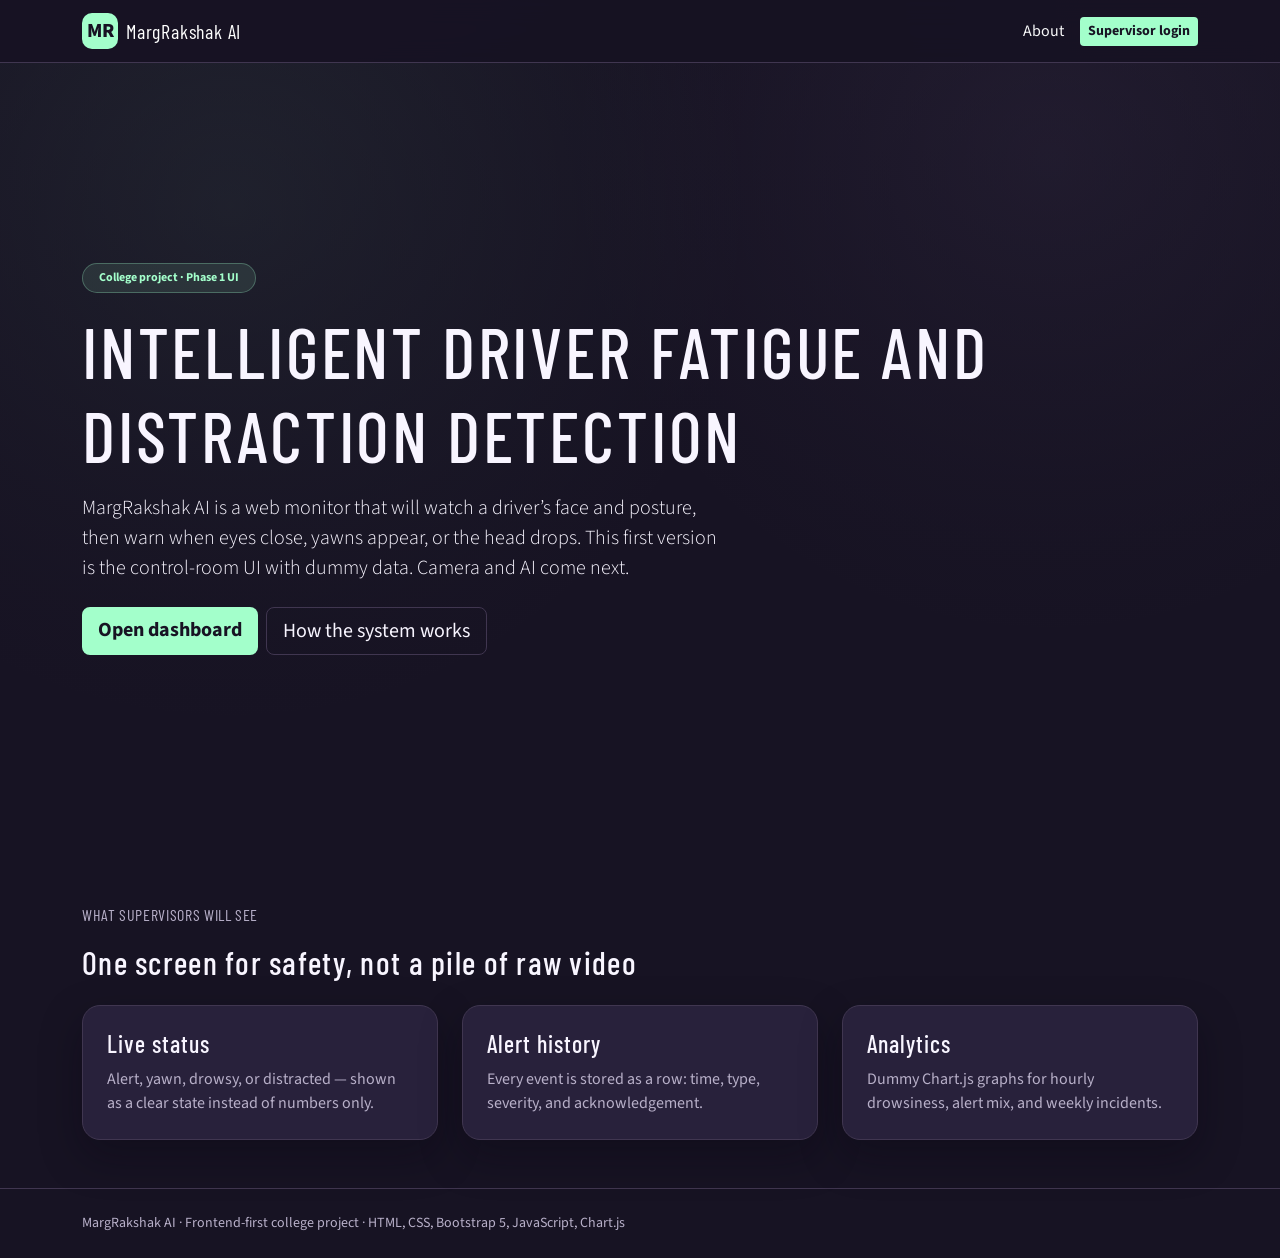
==== frontend/index.html @ ce7e3ddf "Complete frontend dashboard" ====
<!DOCTYPE html>
<html lang="en">
<head>
  <meta charset="UTF-8">
  <meta name="viewport" content="width=device-width, initial-scale=1">
  <title>MargRakshak AI — Driver Fatigue & Distraction Detection</title>
  <link rel="preconnect" href="https://fonts.googleapis.com">
  <link href="https://fonts.googleapis.com/css2?family=Barlow+Condensed:wght@600;700&family=Source+Sans+3:wght@400;600;700&display=swap" rel="stylesheet">
  <link href="https://cdn.jsdelivr.net/npm/bootstrap@5.3.3/dist/css/bootstrap.min.css" rel="stylesheet">
  <link rel="stylesheet" href="css/style.css">
</head>
<body>
  <nav class="navbar navbar-dark public-nav sticky-top">
    <div class="container d-flex justify-content-between">
      <a class="navbar-brand d-flex align-items-center gap-2" href="index.html">
        <span class="brand-mark">MR</span>
        <span class="brand-title">MargRakshak AI</span>
      </a>
      <div class="d-flex gap-3 align-items-center">
        <a class="link-light text-decoration-none" href="about.html">About</a>
        <a class="btn btn-amber btn-sm" href="login.html">Supervisor login</a>
      </div>
    </div>
  </nav>

  <section class="hero d-flex align-items-center">
    <div class="container py-5">
      <span class="badge badge-soft rounded-pill px-3 py-2 mb-3">College project · Phase 1 UI</span>
      <h1 class="mb-3">Intelligent driver fatigue and distraction detection</h1>
      <p class="lead col-lg-7">MargRakshak AI is a web monitor that will watch a driver’s face and posture, then warn when eyes close, yawns appear, or the head drops. This first version is the control-room UI with dummy data. Camera and AI come next.</p>
      <div class="d-flex flex-wrap gap-2 mt-4">
        <a class="btn btn-amber btn-lg" href="login.html">Open dashboard</a>
        <a class="btn btn-outline-light btn-lg" href="about.html">How the system works</a>
      </div>
    </div>
  </section>

  <section class="container py-5">
    <p class="section-kicker text-uppercase text-secondary">What supervisors will see</p>
    <h2 class="mb-4">One screen for safety, not a pile of raw video</h2>
    <div class="row g-4">
      <div class="col-md-4">
        <article class="feature-card h-100 p-4">
          <h3 class="h4">Live status</h3>
          <p class="text-secondary mb-0">Alert, yawn, drowsy, or distracted — shown as a clear state instead of numbers only.</p>
        </article>
      </div>
      <div class="col-md-4">
        <article class="feature-card h-100 p-4">
          <h3 class="h4">Alert history</h3>
          <p class="text-secondary mb-0">Every event is stored as a row: time, type, severity, and acknowledgement.</p>
        </article>
      </div>
      <div class="col-md-4">
        <article class="feature-card h-100 p-4">
          <h3 class="h4">Analytics</h3>
          <p class="text-secondary mb-0">Dummy Chart.js graphs for hourly drowsiness, alert mix, and weekly incidents.</p>
        </article>
      </div>
    </div>
  </section>

  <footer class="border-top py-4" style="border-color: var(--line) !important;">
    <div class="container small text-secondary">MargRakshak AI · Frontend-first college project · HTML, CSS, Bootstrap 5, JavaScript, Chart.js</div>
  </footer>
</body>
</html>
---- frontend/css/style.css ----
:root {
  --bg: #171323;
  --bg-elevated: #1d1830;
  --card: #28213b;
  --accent: #a3ffcb;
  --accent-2: #d6b4ff;
  --ink: #f8f5ff;
  --muted: #b8b0c9;
  --line: #403650;
  --safe: #a3ffcb;
  --warn: #ffc76b;
  --danger: #ff7185;
  --shadow: 0 16px 40px rgba(8, 5, 16, 0.35);
  --radius: 18px;
  --sidebar: 260px;
  --ease: 180ms ease;

  --navy: var(--bg);
  --navy-2: var(--card);
  --amber: var(--warn);
}


/* ================================
   BASIC RESET
================================ */

* {
  box-sizing: border-box;
}

html,
body {
  min-height: 100%;
}

body {
  font-family: "Source Sans 3", "Segoe UI", sans-serif;
  color: var(--ink);
  background:
    radial-gradient(
      1200px 600px at 0% -10%,
      #221b38 0%,
      transparent 55%
    ),
    radial-gradient(
      900px 500px at 100% 0%,
      #1a162c 0%,
      transparent 50%
    ),
    var(--bg);
}


/* ================================
   TYPOGRAPHY
================================ */

h1,
h2,
h3,
h4,
.brand-title,
.section-kicker {
  font-family: "Barlow Condensed", "Arial Narrow", sans-serif;
  letter-spacing: 0.04em;
}

a {
  color: var(--accent);
  transition: color var(--ease);
}

a:hover {
  color: var(--accent-2);
}

.text-secondary {
  color: var(--muted) !important;
}


/* ================================
   PUBLIC NAVIGATION
================================ */

.public-nav {
  background: rgba(23, 19, 35, 0.92);
  border-bottom: 1px solid var(--line);
  backdrop-filter: blur(12px);
}

.brand-mark {
  width: 36px;
  height: 36px;
  border-radius: 10px;
  background: var(--accent);
  display: grid;
  place-items: center;
  color: #171323;
  font-weight: 800;
}


/* ================================
   HERO
================================ */

.hero {
  min-height: 88vh;
  background:
    linear-gradient(
      180deg,
      rgba(23, 19, 35, 0.45),
      rgba(23, 19, 35, 0.92)
    ),
    radial-gradient(
      circle at 18% 18%,
      rgba(163, 255, 203, 0.12),
      transparent 42%
    ),
    radial-gradient(
      circle at 82% 12%,
      rgba(214, 180, 255, 0.1),
      transparent 38%
    ),
    var(--bg);
}

.hero h1 {
  font-size: clamp(2.4rem, 6vw, 4.4rem);
  text-transform: uppercase;
}

.badge-soft {
  background: rgba(163, 255, 203, 0.1);
  color: var(--accent);
  border: 1px solid rgba(163, 255, 203, 0.28);
}


/* ================================
   CARDS
================================ */

.feature-card,
.app-card,
.stat-card,
.login-card {
  background: var(--card);
  border: 1px solid var(--line);
  border-radius: var(--radius);
  box-shadow: var(--shadow);
  transition:
    transform var(--ease),
    border-color var(--ease),
    box-shadow var(--ease);
}

.stat-card:hover,
.app-card:hover {
  transform: translateY(-2px);
  border-color: #534566;
}

.stat-value {
  font-size: 2rem;
  font-weight: 700;
  letter-spacing: 0.02em;
}


/* ================================
   APP BODY
================================ */

.app-body {
  background:
    radial-gradient(
      900px 420px at 100% 0%,
      rgba(214, 180, 255, 0.07),
      transparent 45%
    ),
    var(--bg);
}


/* ================================
   SIDEBAR
================================ */

.app-sidebar {
  width: var(--sidebar);
  background: var(--card);
  border-right: 1px solid var(--line);
  position: fixed;
  inset: 0 auto 0 0;
  padding: 1.25rem 1rem;
  z-index: 20;
  display: flex;
  flex-direction: column;
}

.app-sidebar a {
  color: var(--muted);
  text-decoration: none;
  display: block;
  padding: 0.7rem 0.9rem;
  border-radius: 12px;
  transition: background var(--ease), color var(--ease);
}

.app-sidebar a:hover {
  background: rgba(248, 245, 255, 0.04);
  color: var(--ink);
}

.app-sidebar a.active {
  background: rgba(163, 255, 203, 0.12);
  color: var(--accent);
  font-weight: 600;
}


/* ================================
   MAIN CONTENT
================================ */

.app-main {
  margin-left: var(--sidebar);
  padding: 1.75rem;
  min-height: 100vh;
}


/* ================================
   SAFETY STATUS
================================ */

.status-safe {
  color: var(--safe);
}

.status-warn {
  color: var(--warn);
}

.status-danger {
  color: var(--danger);
}

.status-hero {
  border: 1px solid var(--line);
  border-radius: var(--radius);
  background: var(--card);
  box-shadow: var(--shadow);
  min-height: 100%;
  height: 100%;
}

.status-hero[data-level="safe"] {
  box-shadow:
    inset 4px 0 0 var(--safe),
    var(--shadow);
}

.status-hero[data-level="warning"] {
  box-shadow:
    inset 4px 0 0 var(--warn),
    var(--shadow);
}

.status-hero[data-level="danger"] {
  box-shadow:
    inset 4px 0 0 var(--danger),
    var(--shadow);
}

.status-kicker {
  font-size: 0.75rem;
  letter-spacing: 0.14em;
  text-transform: uppercase;
  color: var(--muted);
}

.status-level {
  font-family: "Barlow Condensed", "Arial Narrow", sans-serif;
  font-size: clamp(2.4rem, 5vw, 3.4rem);
  line-height: 1;
  letter-spacing: 0.08em;
  margin: 0.35rem 0 0.5rem;
}

.status-chip {
  display: inline-flex;
  align-items: center;
  gap: 0.4rem;
  border-radius: 999px;
  padding: 0.28rem 0.7rem;
  font-size: 0.78rem;
  font-weight: 700;
  letter-spacing: 0.08em;
  text-transform: uppercase;
  border: 1px solid var(--line);
}

.status-hero[data-level="safe"] .status-chip {
  color: #171323;
  background: var(--safe);
  border-color: transparent;
}

.status-hero[data-level="warning"] .status-chip {
  color: #171323;
  background: var(--warn);
  border-color: transparent;
}

.status-hero[data-level="danger"] .status-chip {
  color: #171323;
  background: var(--danger);
  border-color: transparent;
}

.status-legend {
  display: flex;
  flex-wrap: wrap;
  gap: 0.5rem;
}

.status-legend span {
  border: 1px solid var(--line);
  border-radius: 999px;
  padding: 0.2rem 0.65rem;
  font-size: 0.72rem;
  letter-spacing: 0.06em;
  text-transform: uppercase;
  color: var(--muted);
}


/* ================================
   CAMERA / VIDEO AREA
================================ */

.camera-stage {
  aspect-ratio: 16 / 10;
  min-height: 360px;
  border-radius: var(--radius);
  border: 1px dashed #534566;

  background:
    linear-gradient(
      180deg,
      rgba(40, 33, 59, 0.35),
      rgba(23, 19, 35, 0.55)
    ),
    repeating-linear-gradient(
      45deg,
      #1b162c,
      #1b162c 12px,
      #211a34 12px,
      #211a34 24px
    );

  display: grid;
  place-items: center;
  text-align: center;
  color: var(--muted);
}


/* Uploaded driving video */

.driving-video {
  width: 100%;
  max-height: 420px;
  object-fit: contain;
  display: block;
  border-radius: 14px;
  background: #0f0c18;
}


/* Uploaded video information */

.video-info {
  width: 100%;
  margin-top: 1rem;
  padding: 0.85rem 1rem;
  border: 1px solid var(--line);
  border-radius: 12px;
  background: rgba(23, 19, 35, 0.7);
  flex-shrink: 0;
}
#video-name {
  color: var(--accent);
  word-break: break-word;
}


/* ================================
   METRIC BARS
================================ */

.metric-bar {
  height: 8px;
  border-radius: 99px;
  background: #1c1730;
  overflow: hidden;
}

.metric-bar > span {
  display: block;
  height: 100%;
  background: var(--accent);
  transition: width 400ms ease;
}

.metric-bar.is-secondary > span {
  background: var(--accent-2);
}


/* ================================
   TABLE
================================ */

.table {
  --bs-table-bg: transparent;
  --bs-table-color: var(--ink);
  --bs-table-border-color: var(--line);
}


/* ================================
   FORMS
================================ */

.form-control,
.form-select {
  background: #1c1730;
  border-color: var(--line);
  color: var(--ink);
}

.form-control:focus,
.form-select:focus {
  background: #1c1730;
  color: var(--ink);
  border-color: var(--accent);
  box-shadow: 0 0 0 0.2rem rgba(163, 255, 203, 0.18);
}


/* ================================
   BUTTONS
================================ */

.btn-amber {
  background: var(--accent);
  color: #171323;
  font-weight: 700;
  border: 0;
  transition: transform var(--ease), filter var(--ease);
}

.btn-amber:hover {
  background: #b9ffd8;
  color: #171323;
  filter: brightness(1.02);
}

.btn-outline-light {
  border-color: var(--line);
  color: var(--ink);
}

.btn-outline-light:hover {
  background: rgba(163, 255, 203, 0.1);
  border-color: var(--accent);
  color: var(--accent);
}


/* ================================
   RECENT ALERTS
================================ */

.recent-alert {
  border-bottom: 1px solid var(--line);
}

.recent-alert:last-child {
  border-bottom: 0;
}


/* ================================
   RESPONSIVE
================================ */

@media (max-width: 991px) {

  .app-sidebar {
    position: relative;
    width: 100%;
    inset: auto;
  }

  .app-main {
    margin-left: 0;
    padding: 1rem;
  }

  .status-hero {
    height: auto;
  }

  .camera-stage {
  min-height: 360px;
  height: auto;
  border-radius: var(--radius);
  border: 1px dashed #534566;

  background:
    linear-gradient(
      180deg,
      rgba(40, 33, 59, 0.35),
      rgba(23, 19, 35, 0.55)
    ),
    repeating-linear-gradient(
      45deg,
      #1b162c,
      #1b162c 12px,
      #211a34 12px,
      #211a34 24px
    );

  display: flex;
  flex-direction: column;
  justify-content: center;
  align-items: center;

  padding: 1rem;
  text-align: center;
  color: var(--muted);

  overflow: hidden;
}

  .driving-video {
    max-height: 360px;
  }
}


@media (max-width: 767px) {

  .camera-stage {
    min-height: 300px;
  }

  .driving-video {
    max-height: 300px;
  }

  /* =========================================
   FIX: CAMERA CARD / UPLOADED VIDEO OVERLAP
   ========================================= */

.app-card {
  height: auto !important;
  min-height: 0 !important;
  overflow: visible !important;
}

/* Camera section must grow with its contents */
.camera-stage {
  height: auto !important;
  min-height: 360px;
  aspect-ratio: auto !important;
  overflow: visible !important;
}




/* Space before the metric cards */
.row.g-4 {
  row-gap: 24px !important;
}

/* Prevent metric cards from moving upward */
.metric-bar {
  position: relative;
}

}
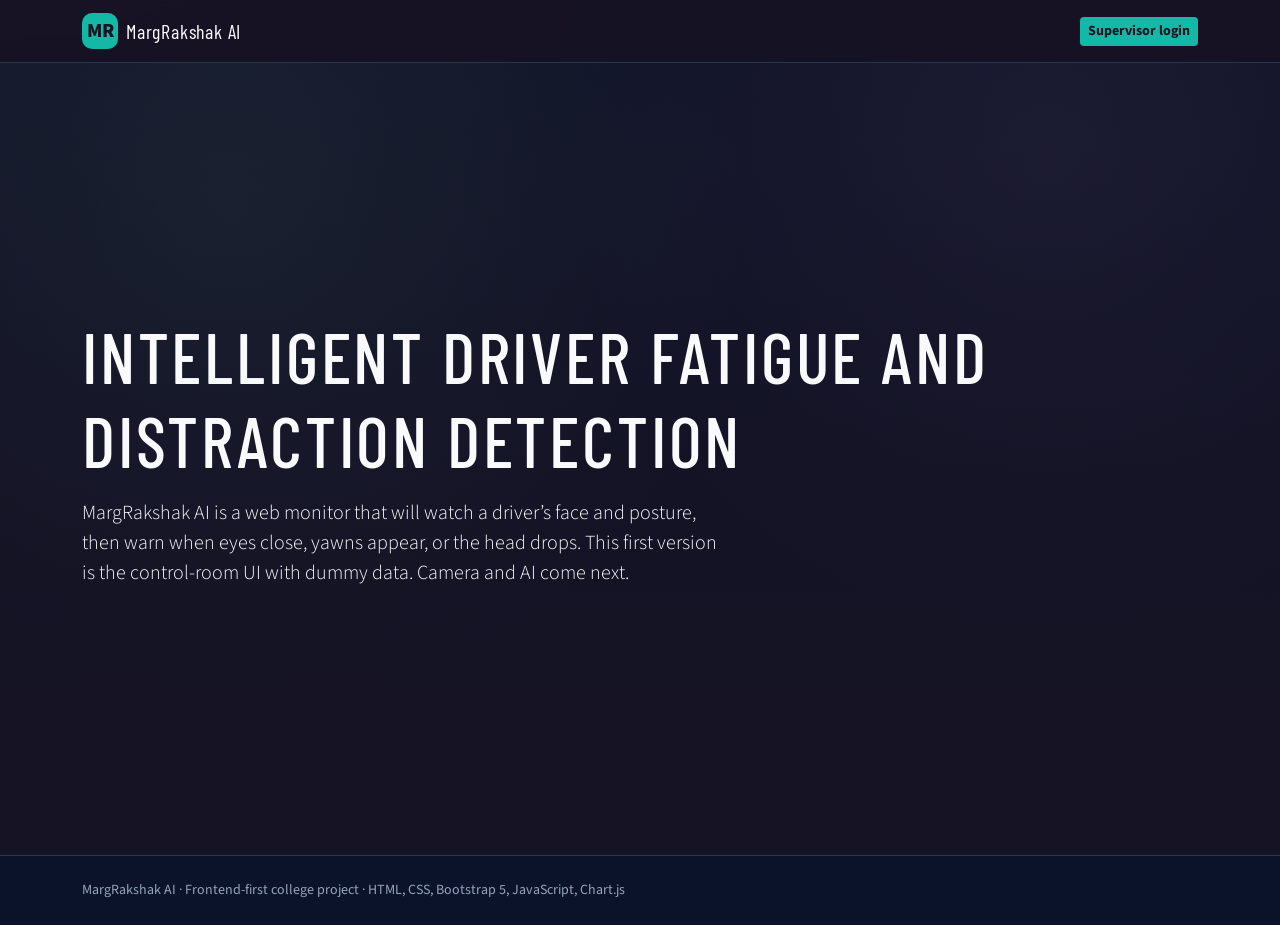
==== commit 64912a9f: "Add project documentation and update frontend pages Add presentation and viva materials and publish " ====
--- a/frontend/index.html
+++ b/frontend/index.html
@@ -17,7 +17,6 @@
         <span class="brand-title">MargRakshak AI</span>
       </a>
       <div class="d-flex gap-3 align-items-center">
-        <a class="link-light text-decoration-none" href="about.html">About</a>
         <a class="btn btn-amber btn-sm" href="login.html">Supervisor login</a>
       </div>
     </div>
@@ -25,40 +24,12 @@
 
   <section class="hero d-flex align-items-center">
     <div class="container py-5">
-      <span class="badge badge-soft rounded-pill px-3 py-2 mb-3">College project · Phase 1 UI</span>
       <h1 class="mb-3">Intelligent driver fatigue and distraction detection</h1>
       <p class="lead col-lg-7">MargRakshak AI is a web monitor that will watch a driver’s face and posture, then warn when eyes close, yawns appear, or the head drops. This first version is the control-room UI with dummy data. Camera and AI come next.</p>
-      <div class="d-flex flex-wrap gap-2 mt-4">
-        <a class="btn btn-amber btn-lg" href="login.html">Open dashboard</a>
-        <a class="btn btn-outline-light btn-lg" href="about.html">How the system works</a>
-      </div>
     </div>
   </section>
 
-  <section class="container py-5">
-    <p class="section-kicker text-uppercase text-secondary">What supervisors will see</p>
-    <h2 class="mb-4">One screen for safety, not a pile of raw video</h2>
-    <div class="row g-4">
-      <div class="col-md-4">
-        <article class="feature-card h-100 p-4">
-          <h3 class="h4">Live status</h3>
-          <p class="text-secondary mb-0">Alert, yawn, drowsy, or distracted — shown as a clear state instead of numbers only.</p>
-        </article>
-      </div>
-      <div class="col-md-4">
-        <article class="feature-card h-100 p-4">
-          <h3 class="h4">Alert history</h3>
-          <p class="text-secondary mb-0">Every event is stored as a row: time, type, severity, and acknowledgement.</p>
-        </article>
-      </div>
-      <div class="col-md-4">
-        <article class="feature-card h-100 p-4">
-          <h3 class="h4">Analytics</h3>
-          <p class="text-secondary mb-0">Dummy Chart.js graphs for hourly drowsiness, alert mix, and weekly incidents.</p>
-        </article>
-      </div>
-    </div>
-  </section>
+
 
   <footer class="border-top py-4" style="border-color: var(--line) !important;">
     <div class="container small text-secondary">MargRakshak AI · Frontend-first college project · HTML, CSS, Bootstrap 5, JavaScript, Chart.js</div>
--- a/frontend/css/style.css
+++ b/frontend/css/style.css
@@ -1,20 +1,32 @@
 :root {
-  --bg: #171323;
-  --bg-elevated: #1d1830;
-  --card: #28213b;
-  --accent: #a3ffcb;
-  --accent-2: #d6b4ff;
-  --ink: #f8f5ff;
-  --muted: #b8b0c9;
-  --line: #403650;
-  --safe: #a3ffcb;
-  --warn: #ffc76b;
-  --danger: #ff7185;
-  --shadow: 0 16px 40px rgba(8, 5, 16, 0.35);
+  /* Main theme */
+  --bg: #0B132B;
+  --bg-elevated: #111C36;
+  --card: #172554;
+
+  /* Main brand colours */
+  --accent: #14B8A6;
+  --accent-2: #38BDF8;
+
+  /* Text */
+  --ink: #F8FAFC;
+  --muted: #94A3B8;
+
+  /* Borders */
+  --line: #263653;
+
+  /* Safety colours */
+  --safe: #22C55E;
+  --warn: #F59E0B;
+  --danger: #EF4444;
+
+  /* Other */
+  --shadow: 0 16px 40px rgba(0, 0, 0, 0.35);
   --radius: 18px;
   --sidebar: 260px;
   --ease: 180ms ease;
 
+  /* Existing project variables */
   --navy: var(--bg);
   --navy-2: var(--card);
   --amber: var(--warn);
@@ -560,7 +572,334 @@
   .camera-stage {
     min-height: 300px;
   }
-
+}
+
+  /* ================================
+     SESSION ANALYTICS
+  ================================ */
+
+  .analytics-page {
+    max-width: 1500px;
+  }
+
+  .analytics-header,
+  .analytics-section-heading {
+    display: flex;
+    align-items: center;
+    justify-content: space-between;
+    gap: 1rem;
+    margin-bottom: 1.25rem;
+  }
+
+  .section-kicker {
+    color: var(--accent);
+    font-size: 0.75rem;
+    letter-spacing: 0.14em;
+  }
+
+  .analytics-notice {
+    padding: 1rem 1.25rem;
+    margin-bottom: 1rem;
+    color: var(--muted);
+    border: 1px solid var(--line);
+    border-radius: 14px;
+    background: rgba(17, 28, 54, 0.82);
+  }
+
+  .analytics-notice-warning {
+    color: #ffdfa0;
+    border-color: rgba(245, 158, 11, 0.45);
+  }
+
+  .analytics-notice-error {
+    color: #fecaca;
+    border-color: rgba(239, 68, 68, 0.5);
+  }
+
+  .analytics-overview {
+    display: grid;
+    grid-template-columns: minmax(190px, 1fr) minmax(160px, 0.7fr) minmax(280px, 1.4fr);
+    gap: 1.5rem;
+    align-items: stretch;
+    padding: 1.5rem;
+  }
+
+  .analytics-risk-panel {
+    padding: 1rem 1.15rem;
+    border: 1px solid var(--line);
+    border-left: 4px solid var(--muted);
+    border-radius: 14px;
+    background: rgba(11, 19, 43, 0.55);
+  }
+
+  .analytics-risk-panel[data-level="safe"] {
+    border-left-color: var(--safe);
+  }
+
+  .analytics-risk-panel[data-level="warning"] {
+    border-left-color: var(--warn);
+  }
+
+  .analytics-risk-panel[data-level="danger"] {
+    border-left-color: var(--danger);
+  }
+
+  .analytics-risk-panel[data-level="no-data"] {
+    border-left-color: var(--muted);
+  }
+
+  .analytics-risk-badge {
+    display: inline-flex;
+    padding: 0.3rem 0.8rem;
+    border-radius: 999px;
+    color: var(--ink);
+    background: #475569;
+    font-size: 0.85rem;
+    font-weight: 700;
+    letter-spacing: 0.06em;
+  }
+
+  .analytics-risk-panel[data-level="safe"] .analytics-risk-badge {
+    color: #052e16;
+    background: var(--safe);
+  }
+
+  .analytics-risk-panel[data-level="warning"] .analytics-risk-badge {
+    color: #422006;
+    background: var(--warn);
+  }
+
+  .analytics-risk-panel[data-level="danger"] .analytics-risk-badge {
+    color: #450a0a;
+    background: var(--danger);
+  }
+
+  .analytics-risk-panel[data-level="no-data"] .analytics-risk-badge {
+    color: #e2e8f0;
+    background: #475569;
+  }
+
+  .analytics-risk-panel p:last-child {
+    color: var(--muted);
+    line-height: 1.45;
+  }
+
+  .analytics-score-panel {
+    display: flex;
+    flex-direction: column;
+    justify-content: center;
+  }
+
+  .analytics-score {
+    font-size: clamp(2rem, 4vw, 2.8rem);
+    font-weight: 700;
+    line-height: 1.1;
+  }
+
+  .analytics-session-panel {
+    padding-left: 1.5rem;
+    border-left: 1px solid var(--line);
+  }
+
+  .analytics-session-details {
+    display: grid;
+    gap: 0.7rem;
+  }
+
+  .analytics-session-details > div {
+    display: grid;
+    grid-template-columns: minmax(90px, 0.55fr) minmax(0, 1.45fr);
+    gap: 0.75rem;
+  }
+
+  .analytics-session-details dt {
+    color: var(--muted);
+    font-weight: 400;
+  }
+
+  .analytics-session-details dd {
+    margin: 0;
+    overflow-wrap: anywhere;
+  }
+
+  .analytics-stat {
+    display: flex;
+    min-height: 110px;
+    align-items: center;
+    gap: 1rem;
+    padding: 1.1rem 1.25rem;
+  }
+
+  .analytics-stat-icon {
+    display: grid;
+    width: 42px;
+    height: 42px;
+    flex: 0 0 42px;
+    place-items: center;
+    border-radius: 12px;
+    color: #fecaca;
+    background: rgba(239, 68, 68, 0.14);
+    font-size: 1.4rem;
+    font-weight: 700;
+  }
+
+  .analytics-stat-icon-teal {
+    color: #99f6e4;
+    background: rgba(20, 184, 166, 0.14);
+  }
+
+  .analytics-stat-icon-blue {
+    color: #bae6fd;
+    background: rgba(56, 189, 248, 0.14);
+  }
+
+  .analytics-stat-value {
+    font-size: 1.45rem;
+    line-height: 1.2;
+  }
+
+  .analytics-chart-card,
+  .analytics-timeline-card {
+    height: 100%;
+    padding: 1.35rem;
+  }
+
+  .analytics-chart-wrap {
+    position: relative;
+    height: 260px;
+  }
+
+  .analytics-doughnut-wrap {
+    height: 260px;
+  }
+
+  .analytics-chart-empty {
+    display: grid;
+    height: 100%;
+    place-items: center;
+    padding: 1rem;
+    color: var(--muted);
+    border: 1px dashed var(--line);
+    border-radius: 12px;
+    text-align: center;
+  }
+
+  .analytics-timeline-card {
+    height: auto;
+  }
+
+  .analytics-section-heading {
+    margin-bottom: 1rem;
+  }
+
+  .analytics-timeline-card .table thead th {
+    color: var(--muted);
+    font-size: 0.8rem;
+    font-weight: 600;
+    white-space: nowrap;
+  }
+
+  .analytics-timeline-card .table tbody td {
+    min-width: 80px;
+  }
+
+  .analytics-timeline-card .table tbody td:nth-child(3) {
+    min-width: 220px;
+    white-space: normal;
+  }
+
+  .analytics-technical {
+    padding: 1.1rem 1.35rem;
+  }
+
+  .analytics-technical > summary {
+    display: flex;
+    align-items: center;
+    justify-content: space-between;
+    gap: 1rem;
+    cursor: pointer;
+    list-style: none;
+  }
+
+  .analytics-technical > summary::-webkit-details-marker {
+    display: none;
+  }
+
+  .analytics-technical > summary:focus-visible {
+    outline: 2px solid var(--accent-2);
+    outline-offset: 5px;
+    border-radius: 4px;
+  }
+
+  .analytics-details-toggle {
+    color: var(--accent);
+    font-size: 1.5rem;
+    transition: transform var(--ease);
+  }
+
+  .analytics-technical[open] .analytics-details-toggle {
+    transform: rotate(45deg);
+  }
+
+  .analytics-technical-card {
+    height: 100%;
+    padding: 1rem;
+    border: 1px solid var(--line);
+    border-radius: 14px;
+    background: rgba(11, 19, 43, 0.4);
+  }
+
+  .analytics-technical-card .analytics-chart-wrap {
+    height: 220px;
+  }
+
+  .analytics-disclaimer {
+    max-width: 1000px;
+    color: var(--muted);
+    font-size: 0.85rem;
+    line-height: 1.5;
+  }
+
+  @media (max-width: 900px) {
+    .analytics-overview {
+      grid-template-columns: minmax(0, 1fr) minmax(0, 1fr);
+    }
+
+    .analytics-session-panel {
+      grid-column: 1 / -1;
+      padding: 1.25rem 0 0;
+      border-top: 1px solid var(--line);
+      border-left: 0;
+    }
+  }
+
+  @media (max-width: 600px) {
+    .analytics-header {
+      align-items: flex-start;
+      flex-direction: column;
+    }
+
+    .analytics-overview {
+      grid-template-columns: minmax(0, 1fr);
+      gap: 1rem;
+      padding: 1rem;
+    }
+
+    .analytics-session-panel {
+      grid-column: auto;
+    }
+
+    .analytics-section-heading {
+      align-items: flex-start;
+      flex-direction: column;
+    }
+
+    .analytics-chart-wrap {
+      height: 230px;
+    }
+  }
+
+@media (max-width: 767px) {
   .driving-video {
     max-height: 300px;
   }
